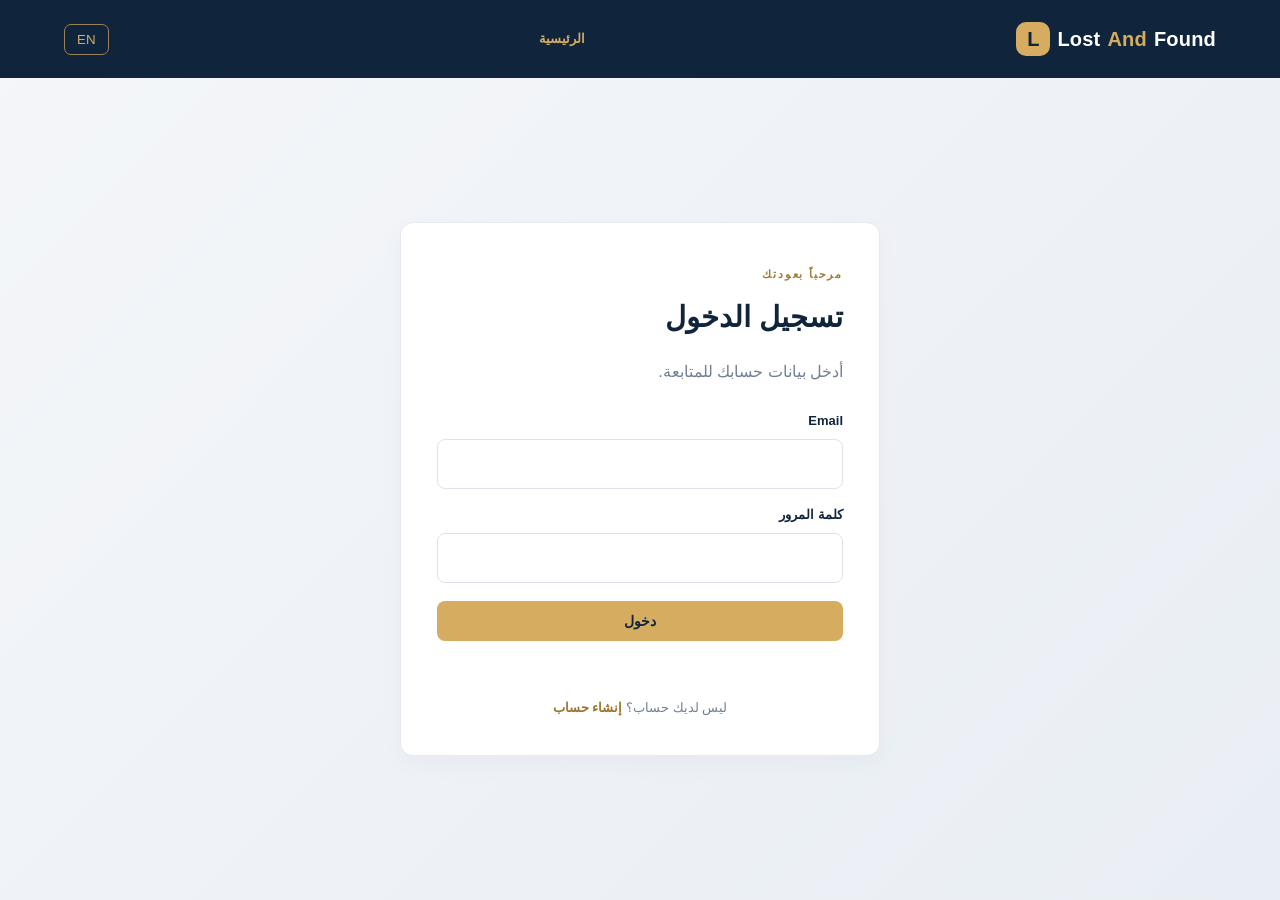
==== dashboard.html @ 196caad4 "Add files via upload" ====
<!DOCTYPE html><html lang="ar" dir="rtl"><head><meta charset="UTF-8"><meta name="viewport" content="width=device-width, initial-scale=1"><title>لوحة المستخدم | LostAndFound</title><link rel="stylesheet" href="style.css"></head><body><header class="topbar"><a class="brand" href="index.html"><span class="brand-mark">L</span> Lost<span>And</span>Found</a><nav><a href="index.html" data-ar="الرئيسية" data-en="Home">الرئيسية</a><a href="report.html" data-ar="إضافة بلاغ" data-en="New report">إضافة بلاغ</a></nav><div class="top-actions"><button class="lang" id="langBtn">EN</button><button id="logoutBtn" class="btn btn-small btn-outline" data-ar="تسجيل الخروج" data-en="Log out">تسجيل الخروج</button></div></header><main class="dashboard"><div class="welcome-row"><div><span class="eyebrow" data-ar="مساحتك الشخصية" data-en="YOUR SPACE">مساحتك الشخصية</span><h1><span data-ar="مرحباً، " data-en="Welcome, ">مرحباً، </span><span id="userName">...</span></h1></div><a class="btn btn-gold" href="report.html" data-ar="+ إضافة بلاغ" data-en="+ New report">+ إضافة بلاغ</a></div><section class="section"><div class="section-heading"><h2 data-ar="بلاغاتي" data-en="My reports">بلاغاتي</h2></div><div id="myItems" class="items-grid"></div></section><section class="section"><div class="section-heading"><h2 data-ar="طلبات استرجاع أغراضي" data-en="Requests for my items">طلبات استرجاع أغراضي</h2></div><div id="incomingClaims" class="claims-list"></div></section><section class="section"><div class="section-heading"><h2 data-ar="طلباتي" data-en="My requests">طلباتي</h2></div><div id="myClaims" class="claims-list"></div></section></main><script src="app.js"></script><script>loadDashboard();document.getElementById("logoutBtn").addEventListener("click",logout);</script></body></html>
---- style.css ----
:root{--navy:#10243b;--navy2:#183653;--gold:#d6ad60;--gold-light:#f3e6c8;--ink:#24364a;--muted:#718096;--paper:#f5f7fa;--white:#fff;--line:#e5eaf0;--green:#238568;--red:#b94a48}*{box-sizing:border-box}body{margin:0;background:var(--paper);color:var(--ink);font-family:Tahoma,Arial,sans-serif;line-height:1.7}a{color:inherit;text-decoration:none}.topbar{height:78px;background:var(--navy);color:#fff;display:flex;align-items:center;justify-content:space-between;padding:0 max(5%,calc((100% - 1180px)/2));gap:22px}.brand{font-size:20px;font-weight:800;letter-spacing:.2px;display:flex;align-items:center;gap:7px;direction:ltr}.brand>span:not(.brand-mark){color:var(--gold)}.brand-mark{display:grid;place-items:center;width:34px;height:34px;background:var(--gold);color:var(--navy);border-radius:10px;font-weight:900}.topbar nav,.top-actions{display:flex;align-items:center;gap:24px}.topbar nav a{font-size:14px;color:#e4ebf2}.topbar nav a:hover,.text-link{color:var(--gold)}.nav-cta{border:1px solid #8c744a;border-radius:8px;padding:8px 13px}.lang{background:transparent;color:var(--gold);border:1px solid #9b8358;border-radius:7px;padding:7px 12px;cursor:pointer}.hero{max-width:1180px;margin:55px auto 35px;padding:40px 28px;display:grid;grid-template-columns:1.15fr .85fr;align-items:center;gap:45px;min-height:390px}.eyebrow{font-size:11px;letter-spacing:1.8px;color:#a17a35;font-weight:800}.hero h1{font-size:clamp(38px,5vw,60px);line-height:1.25;color:var(--navy);margin:13px 0 18px;max-width:620px}.hero-copy>p{font-size:17px;color:var(--muted);max-width:580px}.hero-actions{display:flex;gap:12px;margin-top:28px;flex-wrap:wrap}.btn{display:inline-flex;align-items:center;justify-content:center;border:0;border-radius:8px;padding:12px 21px;font-weight:700;font-size:14px;cursor:pointer;transition:.2s}.btn-gold{background:var(--gold);color:var(--navy)}.btn-gold:hover{background:#e4c27e;transform:translateY(-1px)}.btn-outline{border:1px solid #a9b4c0;color:var(--navy);background:transparent}.topbar .btn-outline{color:#fff;border-color:#8292a2}.btn-small{padding:7px 12px}.btn-full{width:100%;margin-top:18px}.hero-art{height:310px;position:relative;display:grid;place-items:center}.orbit{position:absolute;border:1px solid #d9c79f;border-radius:50%;transform:rotate(-24deg)}.orbit-one{width:260px;height:180px}.orbit-two{width:340px;height:240px}.hero-symbol{width:155px;height:155px;border-radius:42px;background:var(--navy);color:var(--gold);font-size:110px;line-height:130px;text-align:center;box-shadow:0 25px 55px #10243b30;transform:rotate(-8deg)}.floating-card{position:absolute;bottom:12px;right:3%;background:#fff;border:1px solid var(--line);padding:13px 17px;border-radius:10px;box-shadow:0 10px 30px #10243b12;font-size:13px}.dot{display:inline-block;width:8px;height:8px;background:var(--green);border-radius:50%;margin-inline-end:8px}.stats{max-width:1120px;margin:0 auto 55px;display:grid;grid-template-columns:repeat(3,1fr);background:#fff;border:1px solid var(--line);border-radius:13px;padding:22px 30px}.stats div{display:flex;align-items:center;gap:13px;justify-content:center;border-inline-end:1px solid var(--line)}.stats div:last-child{border:0}.stats strong{font-size:23px;color:var(--gold)}.stats span{font-size:13px;color:var(--muted)}.section{max-width:1120px;margin:65px auto;padding:0 18px}.section-heading{display:flex;align-items:center;justify-content:space-between;margin-bottom:22px}.section-heading h2{font-size:25px;color:var(--navy);margin:4px 0}.text-link{font-size:13px;font-weight:700}.items-grid{display:grid;grid-template-columns:repeat(3,1fr);gap:17px}.item-card,.auth-card,.form-card{background:#fff;border:1px solid var(--line);border-radius:13px;padding:22px;box-shadow:0 8px 24px #10243b08}.item-card h3{margin:8px 0;color:var(--navy)}.item-card p{color:var(--muted);font-size:13px}.item-meta{display:flex;gap:12px;flex-wrap:wrap;color:var(--muted);font-size:12px}.tag{display:inline-block;padding:4px 9px;border-radius:20px;background:var(--gold-light);color:#78591e;font-size:11px;font-weight:700}.tag.lost{background:#fbe9e7;color:#a4423e}.item-image{width:100%;height:145px;object-fit:cover;border-radius:9px;background:#edf1f5}.muted{color:var(--muted)}footer{border-top:1px solid var(--line);padding:25px 5%;display:flex;justify-content:space-between;color:var(--muted);font-size:12px}.auth-page{min-height:100vh;background:linear-gradient(135deg,#f4f6f9,#e9eef4)}.auth-wrap{min-height:calc(100vh - 78px);display:grid;place-items:center;padding:35px 16px}.auth-card,.form-card{width:min(100%,480px);padding:36px}.auth-card h1,.form-card h1{color:var(--navy);font-size:29px;margin:7px 0}.auth-card form,.form-card form{margin-top:25px}.auth-switch{text-align:center;font-size:13px;color:var(--muted);margin:23px 0 0}.auth-switch a{color:#9b742f;font-weight:700}label{display:block;font-size:13px;font-weight:700;color:var(--navy);margin:15px 0 7px}input,select,textarea{width:100%;padding:12px 13px;border:1px solid #dce3ea;border-radius:8px;background:#fff;font:inherit;font-size:14px;color:var(--ink);outline:none}input:focus,select:focus,textarea:focus{border-color:#b99552;box-shadow:0 0 0 3px #d6ad6020}textarea{resize:vertical}.form-message{font-size:13px;min-height:20px;color:var(--red)}.form-message.success{color:var(--green)}.form-wrap{max-width:720px;margin:45px auto;padding:0 16px}.form-card{width:100%}.dashboard{max-width:1120px;margin:45px auto;padding:0 18px}.welcome-row{display:flex;justify-content:space-between;align-items:center;gap:15px}.welcome-row h1{color:var(--navy);margin:4px 0}.claims-list{display:grid;gap:12px}.claim-row{background:#fff;border:1px solid var(--line);border-radius:10px;padding:16px 18px;display:flex;justify-content:space-between;align-items:center;gap:15px}.claim-row p{margin:4px 0;color:var(--muted);font-size:13px}.claim-actions{display:flex;gap:8px;flex-wrap:wrap}.empty{background:#fff;border:1px dashed #ccd5df;border-radius:10px;padding:24px;text-align:center;color:var(--muted);font-size:13px}.status-select{width:auto;padding:7px;font-size:12px}.rtl{direction:rtl}@media(max-width:800px){.hero{grid-template-columns:1fr;margin-top:20px;padding:25px 20px}.hero-art{height:240px}.items-grid{grid-template-columns:repeat(2,1fr)}.stats{margin:0 15px 35px;padding:18px 8px}.stats div{gap:6px;flex-direction:column;text-align:center}.topbar{padding:0 16px}.topbar nav{gap:10px}.topbar nav a{font-size:12px}}@media(max-width:560px){.topbar{height:auto;min-height:70px;flex-wrap:wrap;padding:13px 15px}.topbar nav{order:3;width:100%;justify-content:center}.items-grid{grid-template-columns:1fr}.auth-card,.form-card{padding:25px 19px}.section{margin:40px auto}.claim-row,.welcome-row{align-items:flex-start;flex-direction:column}footer{gap:8px;flex-direction:column}.hero h1{font-size:38px}}
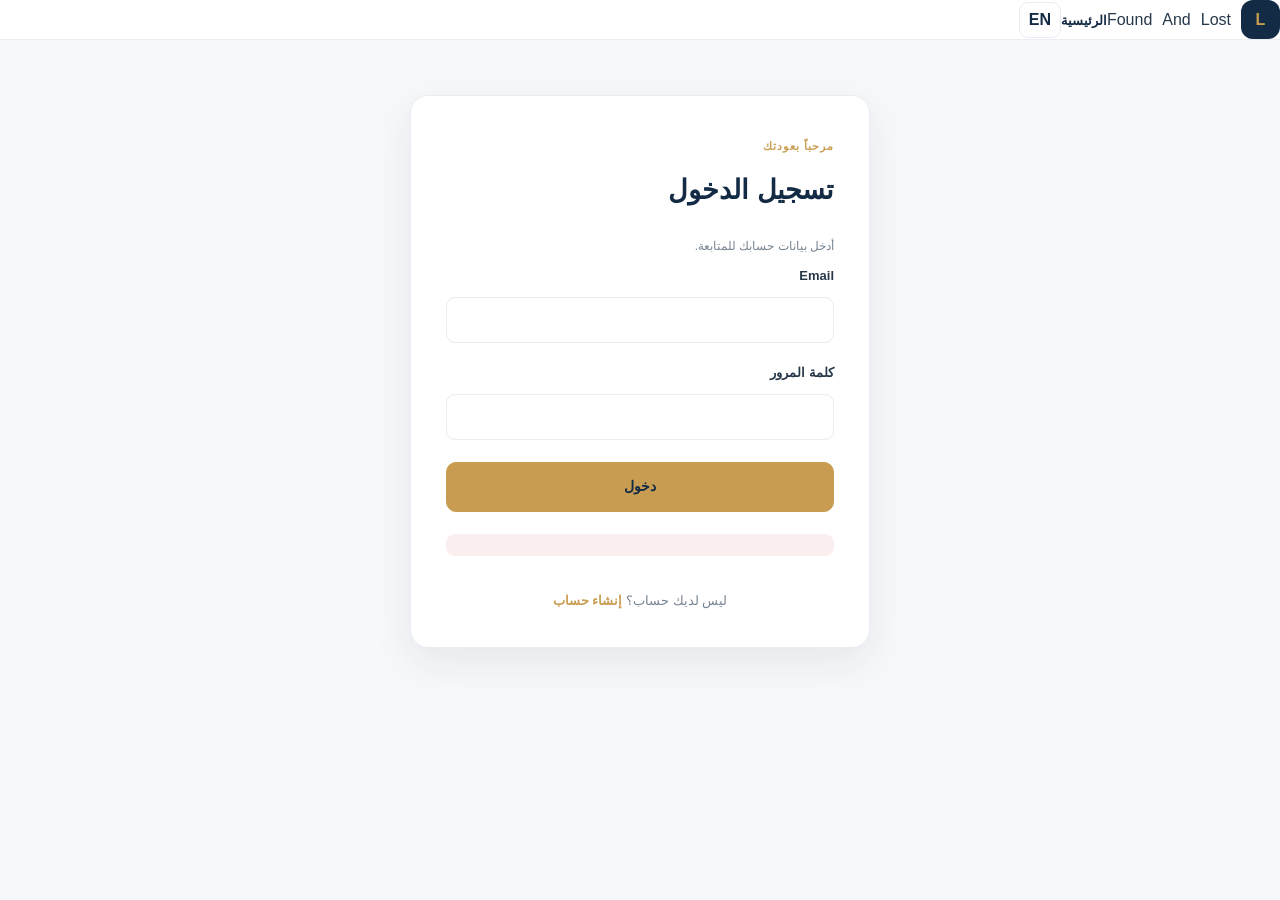
==== commit 2f9c510e: "Improve user dashboard design" ====
--- a/dashboard.html
+++ b/dashboard.html
@@ -1 +1,216 @@
-<!DOCTYPE html><html lang="ar" dir="rtl"><head><meta charset="UTF-8"><meta name="viewport" content="width=device-width, initial-scale=1"><title>لوحة المستخدم | LostAndFound</title><link rel="stylesheet" href="style.css"></head><body><header class="topbar"><a class="brand" href="index.html"><span class="brand-mark">L</span> Lost<span>And</span>Found</a><nav><a href="index.html" data-ar="الرئيسية" data-en="Home">الرئيسية</a><a href="report.html" data-ar="إضافة بلاغ" data-en="New report">إضافة بلاغ</a></nav><div class="top-actions"><button class="lang" id="langBtn">EN</button><button id="logoutBtn" class="btn btn-small btn-outline" data-ar="تسجيل الخروج" data-en="Log out">تسجيل الخروج</button></div></header><main class="dashboard"><div class="welcome-row"><div><span class="eyebrow" data-ar="مساحتك الشخصية" data-en="YOUR SPACE">مساحتك الشخصية</span><h1><span data-ar="مرحباً، " data-en="Welcome, ">مرحباً، </span><span id="userName">...</span></h1></div><a class="btn btn-gold" href="report.html" data-ar="+ إضافة بلاغ" data-en="+ New report">+ إضافة بلاغ</a></div><section class="section"><div class="section-heading"><h2 data-ar="بلاغاتي" data-en="My reports">بلاغاتي</h2></div><div id="myItems" class="items-grid"></div></section><section class="section"><div class="section-heading"><h2 data-ar="طلبات استرجاع أغراضي" data-en="Requests for my items">طلبات استرجاع أغراضي</h2></div><div id="incomingClaims" class="claims-list"></div></section><section class="section"><div class="section-heading"><h2 data-ar="طلباتي" data-en="My requests">طلباتي</h2></div><div id="myClaims" class="claims-list"></div></section></main><script src="app.js"></script><script>loadDashboard();document.getElementById("logoutBtn").addEventListener("click",logout);</script></body></html>+
+<!DOCTYPE html>
+<html lang="ar" dir="rtl">
+
+<head>
+  <meta charset="UTF-8">
+  <meta name="viewport" content="width=device-width, initial-scale=1">
+
+  <title>لوحة المستخدم | LostAndFound</title>
+
+  <link rel="stylesheet" href="style.css">
+</head>
+
+<body>
+
+  <!-- Header -->
+  <header class="topbar">
+
+    <a class="brand" href="index.html">
+      <span class="brand-mark">L</span>
+      Lost<span>And</span>Found
+    </a>
+
+    <nav>
+      <a href="index.html"
+         data-ar="الرئيسية"
+         data-en="Home">الرئيسية</a>
+
+      <a href="report.html"
+         data-ar="إضافة بلاغ"
+         data-en="New report">إضافة بلاغ</a>
+    </nav>
+
+    <div class="top-actions">
+
+      <button class="lang" id="langBtn" type="button">
+        EN
+      </button>
+
+      <button
+        id="logoutBtn"
+        class="btn btn-small btn-outline"
+        type="button"
+        data-ar="تسجيل الخروج"
+        data-en="Log out">
+        تسجيل الخروج
+      </button>
+
+    </div>
+
+  </header>
+
+  <!-- Main Dashboard -->
+  <main class="dashboard">
+
+    <!-- Welcome Section -->
+    <section class="welcome-row">
+
+      <div>
+        <span class="eyebrow"
+              data-ar="مساحتك الشخصية"
+              data-en="YOUR PERSONAL SPACE">
+          مساحتك الشخصية
+        </span>
+
+        <h1>
+          <span data-ar="مرحباً، " data-en="Welcome, ">
+            مرحباً،
+          </span>
+
+          <span id="userName">...</span>
+        </h1>
+
+        <p class="muted"
+           data-ar="تابع بلاغاتك وطلبات استرجاع أغراضك من مكان واحد."
+           data-en="Manage your reports and return requests in one place.">
+          تابع بلاغاتك وطلبات استرجاع أغراضك من مكان واحد.
+        </p>
+      </div>
+
+      <a class="btn btn-gold"
+         href="report.html"
+         data-ar="+ إضافة بلاغ جديد"
+         data-en="+ Create New Report">
+        + إضافة بلاغ جديد
+      </a>
+
+    </section>
+
+    <!-- My Reports -->
+    <section class="section" id="myReportsSection">
+
+      <div class="section-heading">
+
+        <div>
+          <h2 data-ar="بلاغاتي" data-en="My Reports">
+            بلاغاتي
+          </h2>
+
+          <p class="muted"
+             data-ar="جميع الأغراض التي أبلغت عن فقدانها أو العثور عليها."
+             data-en="All items you have reported as lost or found.">
+            جميع الأغراض التي أبلغت عن فقدانها أو العثور عليها.
+          </p>
+        </div>
+
+        <a href="report.html"
+           class="btn btn-outline btn-small"
+           data-ar="+ بلاغ جديد"
+           data-en="+ New Report">
+          + بلاغ جديد
+        </a>
+
+      </div>
+
+      <div id="myItems" class="items-grid">
+
+        <div class="loading-state"
+             data-ar="جارٍ تحميل بلاغاتك..."
+             data-en="Loading your reports...">
+          جارٍ تحميل بلاغاتك...
+        </div>
+
+      </div>
+
+    </section>
+
+    <!-- Incoming Claims -->
+    <section class="section" id="incomingClaimsSection">
+
+      <div class="section-heading">
+
+        <div>
+          <h2 data-ar="طلبات استرجاع أغراضي"
+              data-en="Requests for My Items">
+            طلبات استرجاع أغراضي
+          </h2>
+
+          <p class="muted"
+             data-ar="الطلبات التي أرسلها أشخاص للمطالبة بأغراضك."
+             data-en="Requests submitted by people claiming your items.">
+            الطلبات التي أرسلها أشخاص للمطالبة بأغراضك.
+          </p>
+        </div>
+
+      </div>
+
+      <div id="incomingClaims" class="claims-list">
+
+        <div class="loading-state"
+             data-ar="جارٍ تحميل الطلبات..."
+             data-en="Loading requests...">
+          جارٍ تحميل الطلبات...
+        </div>
+
+      </div>
+
+    </section>
+
+    <!-- My Claims -->
+    <section class="section" id="myClaimsSection">
+
+      <div class="section-heading">
+
+        <div>
+          <h2 data-ar="طلباتي" data-en="My Requests">
+            طلباتي
+          </h2>
+
+          <p class="muted"
+             data-ar="تابع حالة طلبات الاسترجاع التي أرسلتها."
+             data-en="Track the status of your submitted return requests.">
+            تابع حالة طلبات الاسترجاع التي أرسلتها.
+          </p>
+        </div>
+
+      </div>
+
+      <div id="myClaims" class="claims-list">
+
+        <div class="loading-state"
+             data-ar="جارٍ تحميل طلباتك..."
+             data-en="Loading your requests...">
+          جارٍ تحميل طلباتك...
+        </div>
+
+      </div>
+
+    </section>
+
+  </main>
+
+  <!-- Footer -->
+  <footer class="footer">
+
+    <p data-ar="منصة المفقودات والموجودات"
+       data-en="Lost and Found Platform">
+      منصة المفقودات والموجودات
+    </p>
+
+    <p>LostAndFound © 2026</p>
+
+  </footer>
+
+  <!-- JavaScript -->
+  <script src="app.js"></script>
+
+  <script>
+    loadDashboard();
+
+    document.getElementById("logoutBtn")
+      .addEventListener("click", logout);
+  </script>
+
+</body>
+</html>
--- a/style.css
+++ b/style.css
@@ -1 +1,1478 @@
-:root{--navy:#10243b;--navy2:#183653;--gold:#d6ad60;--gold-light:#f3e6c8;--ink:#24364a;--muted:#718096;--paper:#f5f7fa;--white:#fff;--line:#e5eaf0;--green:#238568;--red:#b94a48}*{box-sizing:border-box}body{margin:0;background:var(--paper);color:var(--ink);font-family:Tahoma,Arial,sans-serif;line-height:1.7}a{color:inherit;text-decoration:none}.topbar{height:78px;background:var(--navy);color:#fff;display:flex;align-items:center;justify-content:space-between;padding:0 max(5%,calc((100% - 1180px)/2));gap:22px}.brand{font-size:20px;font-weight:800;letter-spacing:.2px;display:flex;align-items:center;gap:7px;direction:ltr}.brand>span:not(.brand-mark){color:var(--gold)}.brand-mark{display:grid;place-items:center;width:34px;height:34px;background:var(--gold);color:var(--navy);border-radius:10px;font-weight:900}.topbar nav,.top-actions{display:flex;align-items:center;gap:24px}.topbar nav a{font-size:14px;color:#e4ebf2}.topbar nav a:hover,.text-link{color:var(--gold)}.nav-cta{border:1px solid #8c744a;border-radius:8px;padding:8px 13px}.lang{background:transparent;color:var(--gold);border:1px solid #9b8358;border-radius:7px;padding:7px 12px;cursor:pointer}.hero{max-width:1180px;margin:55px auto 35px;padding:40px 28px;display:grid;grid-template-columns:1.15fr .85fr;align-items:center;gap:45px;min-height:390px}.eyebrow{font-size:11px;letter-spacing:1.8px;color:#a17a35;font-weight:800}.hero h1{font-size:clamp(38px,5vw,60px);line-height:1.25;color:var(--navy);margin:13px 0 18px;max-width:620px}.hero-copy>p{font-size:17px;color:var(--muted);max-width:580px}.hero-actions{display:flex;gap:12px;margin-top:28px;flex-wrap:wrap}.btn{display:inline-flex;align-items:center;justify-content:center;border:0;border-radius:8px;padding:12px 21px;font-weight:700;font-size:14px;cursor:pointer;transition:.2s}.btn-gold{background:var(--gold);color:var(--navy)}.btn-gold:hover{background:#e4c27e;transform:translateY(-1px)}.btn-outline{border:1px solid #a9b4c0;color:var(--navy);background:transparent}.topbar .btn-outline{color:#fff;border-color:#8292a2}.btn-small{padding:7px 12px}.btn-full{width:100%;margin-top:18px}.hero-art{height:310px;position:relative;display:grid;place-items:center}.orbit{position:absolute;border:1px solid #d9c79f;border-radius:50%;transform:rotate(-24deg)}.orbit-one{width:260px;height:180px}.orbit-two{width:340px;height:240px}.hero-symbol{width:155px;height:155px;border-radius:42px;background:var(--navy);color:var(--gold);font-size:110px;line-height:130px;text-align:center;box-shadow:0 25px 55px #10243b30;transform:rotate(-8deg)}.floating-card{position:absolute;bottom:12px;right:3%;background:#fff;border:1px solid var(--line);padding:13px 17px;border-radius:10px;box-shadow:0 10px 30px #10243b12;font-size:13px}.dot{display:inline-block;width:8px;height:8px;background:var(--green);border-radius:50%;margin-inline-end:8px}.stats{max-width:1120px;margin:0 auto 55px;display:grid;grid-template-columns:repeat(3,1fr);background:#fff;border:1px solid var(--line);border-radius:13px;padding:22px 30px}.stats div{display:flex;align-items:center;gap:13px;justify-content:center;border-inline-end:1px solid var(--line)}.stats div:last-child{border:0}.stats strong{font-size:23px;color:var(--gold)}.stats span{font-size:13px;color:var(--muted)}.section{max-width:1120px;margin:65px auto;padding:0 18px}.section-heading{display:flex;align-items:center;justify-content:space-between;margin-bottom:22px}.section-heading h2{font-size:25px;color:var(--navy);margin:4px 0}.text-link{font-size:13px;font-weight:700}.items-grid{display:grid;grid-template-columns:repeat(3,1fr);gap:17px}.item-card,.auth-card,.form-card{background:#fff;border:1px solid var(--line);border-radius:13px;padding:22px;box-shadow:0 8px 24px #10243b08}.item-card h3{margin:8px 0;color:var(--navy)}.item-card p{color:var(--muted);font-size:13px}.item-meta{display:flex;gap:12px;flex-wrap:wrap;color:var(--muted);font-size:12px}.tag{display:inline-block;padding:4px 9px;border-radius:20px;background:var(--gold-light);color:#78591e;font-size:11px;font-weight:700}.tag.lost{background:#fbe9e7;color:#a4423e}.item-image{width:100%;height:145px;object-fit:cover;border-radius:9px;background:#edf1f5}.muted{color:var(--muted)}footer{border-top:1px solid var(--line);padding:25px 5%;display:flex;justify-content:space-between;color:var(--muted);font-size:12px}.auth-page{min-height:100vh;background:linear-gradient(135deg,#f4f6f9,#e9eef4)}.auth-wrap{min-height:calc(100vh - 78px);display:grid;place-items:center;padding:35px 16px}.auth-card,.form-card{width:min(100%,480px);padding:36px}.auth-card h1,.form-card h1{color:var(--navy);font-size:29px;margin:7px 0}.auth-card form,.form-card form{margin-top:25px}.auth-switch{text-align:center;font-size:13px;color:var(--muted);margin:23px 0 0}.auth-switch a{color:#9b742f;font-weight:700}label{display:block;font-size:13px;font-weight:700;color:var(--navy);margin:15px 0 7px}input,select,textarea{width:100%;padding:12px 13px;border:1px solid #dce3ea;border-radius:8px;background:#fff;font:inherit;font-size:14px;color:var(--ink);outline:none}input:focus,select:focus,textarea:focus{border-color:#b99552;box-shadow:0 0 0 3px #d6ad6020}textarea{resize:vertical}.form-message{font-size:13px;min-height:20px;color:var(--red)}.form-message.success{color:var(--green)}.form-wrap{max-width:720px;margin:45px auto;padding:0 16px}.form-card{width:100%}.dashboard{max-width:1120px;margin:45px auto;padding:0 18px}.welcome-row{display:flex;justify-content:space-between;align-items:center;gap:15px}.welcome-row h1{color:var(--navy);margin:4px 0}.claims-list{display:grid;gap:12px}.claim-row{background:#fff;border:1px solid var(--line);border-radius:10px;padding:16px 18px;display:flex;justify-content:space-between;align-items:center;gap:15px}.claim-row p{margin:4px 0;color:var(--muted);font-size:13px}.claim-actions{display:flex;gap:8px;flex-wrap:wrap}.empty{background:#fff;border:1px dashed #ccd5df;border-radius:10px;padding:24px;text-align:center;color:var(--muted);font-size:13px}.status-select{width:auto;padding:7px;font-size:12px}.rtl{direction:rtl}@media(max-width:800px){.hero{grid-template-columns:1fr;margin-top:20px;padding:25px 20px}.hero-art{height:240px}.items-grid{grid-template-columns:repeat(2,1fr)}.stats{margin:0 15px 35px;padding:18px 8px}.stats div{gap:6px;flex-direction:column;text-align:center}.topbar{padding:0 16px}.topbar nav{gap:10px}.topbar nav a{font-size:12px}}@media(max-width:560px){.topbar{height:auto;min-height:70px;flex-wrap:wrap;padding:13px 15px}.topbar nav{order:3;width:100%;justify-content:center}.items-grid{grid-template-columns:1fr}.auth-card,.form-card{padding:25px 19px}.section{margin:40px auto}.claim-row,.welcome-row{align-items:flex-start;flex-direction:column}footer{gap:8px;flex-direction:column}.hero h1{font-size:38px}}+
+/* ========================================
+   LOST & FOUND - MAIN DESIGN
+   ======================================== */
+
+:root {
+  --navy: #142b45;
+  --navy-light: #203e5e;
+  --blue: #315b7d;
+  --gold: #c99d51;
+  --gold-light: #f4ead7;
+  --paper: #f7f8fa;
+  --white: #ffffff;
+  --ink: #26384a;
+  --muted: #788594;
+  --line: #e8edf1;
+  --green: #26836b;
+  --red: #bd6262;
+  --shadow: 0 14px 40px rgba(20, 43, 69, 0.08);
+  --radius: 18px;
+}
+
+* {
+  box-sizing: border-box;
+  margin: 0;
+  padding: 0;
+}
+
+html {
+  scroll-behavior: smooth;
+  scroll-padding-top: 90px;
+}
+
+body {
+  font-family: "Segoe UI", Tahoma, Arial, sans-serif;
+  background: var(--white);
+  color: var(--ink);
+  line-height: 1.7;
+  overflow-x: hidden;
+}
+
+button,
+input {
+  font: inherit;
+}
+
+button,
+a {
+  -webkit-tap-highlight-color: transparent;
+}
+
+a {
+  color: inherit;
+  text-decoration: none;
+}
+
+button {
+  cursor: pointer;
+}
+
+.container {
+  width: min(1160px, calc(100% - 48px));
+  margin-inline: auto;
+}
+
+/* ========================================
+   NAVIGATION
+   ======================================== */
+
+.topbar {
+  position: sticky;
+  top: 0;
+  z-index: 100;
+  background: rgba(255, 255, 255, 0.94);
+  backdrop-filter: blur(16px);
+  border-bottom: 1px solid rgba(232, 237, 241, 0.9);
+}
+
+.nav-container {
+  min-height: 78px;
+  display: flex;
+  align-items: center;
+  justify-content: space-between;
+  gap: 25px;
+}
+
+.brand {
+  display: inline-flex;
+  align-items: center;
+  gap: 10px;
+  flex-shrink: 0;
+}
+
+.brand-icon {
+  width: 39px;
+  height: 39px;
+  display: grid;
+  place-items: center;
+  border-radius: 12px;
+  background: var(--navy);
+  color: var(--gold);
+  font-size: 21px;
+  font-weight: 800;
+}
+
+.brand-name {
+  color: var(--navy);
+  font-size: 22px;
+  font-weight: 800;
+  letter-spacing: -0.5px;
+}
+
+.brand-name span {
+  color: var(--gold);
+}
+
+.nav-links,
+.nav-actions {
+  display: flex;
+  align-items: center;
+  gap: 25px;
+}
+
+.nav-links a,
+.login-link {
+  color: #586778;
+  font-size: 14px;
+  font-weight: 600;
+  transition: color 0.2s ease;
+}
+
+.nav-links a:hover,
+.login-link:hover {
+  color: var(--gold);
+}
+
+.nav-actions {
+  gap: 16px;
+}
+
+.language-btn {
+  border: 1px solid var(--line);
+  background: var(--white);
+  color: var(--navy);
+  border-radius: 9px;
+  min-width: 42px;
+  height: 36px;
+  font-weight: 700;
+  font-size: 12px;
+}
+
+.nav-register {
+  display: inline-flex;
+  align-items: center;
+  justify-content: center;
+  background: var(--navy);
+  color: var(--white);
+  padding: 10px 18px;
+  border-radius: 9px;
+  font-size: 13px;
+  font-weight: 700;
+  transition: background 0.2s, transform 0.2s;
+}
+
+.nav-register:hover {
+  background: var(--blue);
+  transform: translateY(-2px);
+}
+
+/* ========================================
+   HERO
+   ======================================== */
+
+.hero {
+  position: relative;
+  overflow: hidden;
+  background:
+    radial-gradient(circle at 85% 20%, rgba(201, 157, 81, 0.10), transparent 28%),
+    linear-gradient(135deg, #f8fafc 0%, #ffffff 55%, #f7f8fa 100%);
+  padding: 85px 0 95px;
+}
+
+.hero-layout {
+  display: grid;
+  grid-template-columns: 1.05fr 0.95fr;
+  align-items: center;
+  gap: 65px;
+}
+
+.hero-copy {
+  position: relative;
+  z-index: 2;
+}
+
+.hero-label {
+  display: inline-flex;
+  align-items: center;
+  gap: 9px;
+  padding: 7px 14px;
+  background: var(--gold-light);
+  color: #85642d;
+  border-radius: 30px;
+  font-size: 13px;
+  font-weight: 700;
+  margin-bottom: 24px;
+}
+
+.label-dot {
+  width: 7px;
+  height: 7px;
+  background: var(--gold);
+  border-radius: 50%;
+}
+
+.hero h1 {
+  color: var(--navy);
+  font-size: clamp(42px, 5vw, 66px);
+  line-height: 1.25;
+  letter-spacing: -1.5px;
+  font-weight: 850;
+  margin-bottom: 20px;
+}
+
+.hero-highlight {
+  display: block;
+  color: var(--gold);
+}
+
+.hero-description {
+  color: var(--muted);
+  font-size: 17px;
+  max-width: 530px;
+  line-height: 2;
+  margin-bottom: 30px;
+}
+
+.hero-buttons {
+  display: flex;
+  flex-wrap: wrap;
+  align-items: center;
+  gap: 13px;
+}
+
+.btn {
+  display: inline-flex;
+  align-items: center;
+  justify-content: center;
+  gap: 13px;
+  min-height: 48px;
+  padding: 12px 22px;
+  border-radius: 10px;
+  font-size: 14px;
+  font-weight: 750;
+  border: 1px solid transparent;
+  transition: all 0.2s ease;
+}
+
+.btn-primary {
+  background: var(--navy);
+  color: var(--white);
+  box-shadow: 0 8px 20px rgba(20, 43, 69, 0.15);
+}
+
+.btn-primary:hover {
+  background: var(--blue);
+  transform: translateY(-3px);
+}
+
+.arrow {
+  color: var(--gold);
+  font-size: 19px;
+}
+
+.btn-secondary {
+  background: var(--white);
+  color: var(--navy);
+  border-color: var(--line);
+}
+
+.btn-secondary:hover {
+  border-color: var(--gold);
+  color: var(--gold);
+}
+
+.hero-note {
+  display: flex;
+  align-items: center;
+  gap: 9px;
+  color: var(--muted);
+  font-size: 12px;
+  margin-top: 25px;
+}
+
+.note-icon {
+  display: grid;
+  place-items: center;
+  width: 20px;
+  height: 20px;
+  border-radius: 50%;
+  background: #e5f2ed;
+  color: var(--green);
+  font-size: 12px;
+  font-weight: 800;
+}
+
+/* ========================================
+   HERO ILLUSTRATION
+   ======================================== */
+
+.hero-art {
+  position: relative;
+  min-height: 390px;
+  display: flex;
+  align-items: center;
+  justify-content: center;
+}
+
+.art-circle {
+  position: absolute;
+  border-radius: 50%;
+  border: 1px solid rgba(201, 157, 81, 0.25);
+}
+
+.art-circle-one {
+  width: 350px;
+  height: 350px;
+  background: rgba(244, 234, 215, 0.45);
+}
+
+.art-circle-two {
+  width: 285px;
+  height: 285px;
+  border: 1px dashed rgba(20, 43, 69, 0.18);
+}
+
+.art-main-card {
+  position: relative;
+  z-index: 2;
+  width: 265px;
+  min-height: 280px;
+  padding: 20px;
+  background: var(--white);
+  border: 1px solid rgba(232, 237, 241, 0.9);
+  border-radius: 22px;
+  box-shadow: 0 25px 65px rgba(20, 43, 69, 0.13);
+  transform: rotate(-4deg);
+}
+
+.art-card-top,
+.art-card-bottom {
+  display: flex;
+  align-items: center;
+  justify-content: space-between;
+}
+
+.art-card-label {
+  font-size: 10px;
+  font-weight: 850;
+  letter-spacing: 2px;
+  color: var(--muted);
+}
+
+.art-card-dot {
+  width: 8px;
+  height: 8px;
+  background: var(--green);
+  border-radius: 50%;
+  box-shadow: 0 0 0 5px #e5f2ed;
+}
+
+.art-object {
+  height: 175px;
+  display: flex;
+  flex-direction: column;
+  align-items: center;
+  justify-content: center;
+}
+
+.object-handle {
+  width: 75px;
+  height: 35px;
+  border: 9px solid var(--gold);
+  border-bottom: 0;
+  border-radius: 18px 18px 0 0;
+}
+
+.object-body {
+  width: 120px;
+  height: 100px;
+  border-radius: 16px;
+  background: linear-gradient(145deg, #254969, #142b45);
+  display: flex;
+  flex-direction: column;
+  align-items: center;
+  justify-content: center;
+  gap: 15px;
+  box-shadow: 0 12px 25px rgba(20, 43, 69, 0.22);
+}
+
+.object-line {
+  width: 55px;
+  height: 3px;
+  background: rgba(255, 255, 255, 0.35);
+  border-radius: 5px;
+}
+
+.object-lock {
+  width: 13px;
+  height: 13px;
+  border-radius: 50%;
+  background: var(--gold);
+}
+
+.art-card-bottom {
+  border-top: 1px solid var(--line);
+  padding-top: 13px;
+  color: var(--navy);
+  font-size: 12px;
+  font-weight: 700;
+}
+
+.art-check {
+  color: var(--green);
+  background: #e5f2ed;
+  width: 24px;
+  height: 24px;
+  display: grid;
+  place-items: center;
+  border-radius: 50%;
+}
+
+.floating-card {
+  position: absolute;
+  z-index: 3;
+  display: flex;
+  align-items: center;
+  gap: 10px;
+  padding: 12px 16px;
+  border-radius: 12px;
+  background: var(--white);
+  box-shadow: var(--shadow);
+  color: var(--navy);
+  font-size: 12px;
+  font-weight: 750;
+}
+
+.floating-card-top {
+  top: 55px;
+  right: 0;
+}
+
+.floating-card-bottom {
+  bottom: 45px;
+  left: 0;
+}
+
+.floating-icon {
+  width: 27px;
+  height: 27px;
+  display: grid;
+  place-items: center;
+  background: var(--gold-light);
+  color: #9b7134;
+  border-radius: 8px;
+  font-size: 19px;
+}
+
+.success-icon {
+  background: #e5f2ed;
+  color: var(--green);
+}
+
+.art-spark {
+  position: absolute;
+  color: var(--gold);
+  font-size: 26px;
+}
+
+.spark-one {
+  top: 40px;
+  left: 55px;
+}
+
+.spark-two {
+  bottom: 50px;
+  right: 45px;
+  font-size: 35px;
+}
+
+.spark-three {
+  top: 145px;
+  right: 15px;
+  font-size: 17px;
+}
+
+/* ========================================
+   SECTION HEADINGS
+   ======================================== */
+
+.section-heading {
+  margin-bottom: 30px;
+}
+
+.section-kicker {
+  display: inline-block;
+  color: var(--gold);
+  font-size: 11px;
+  font-weight: 850;
+  letter-spacing: 1.5px;
+  margin-bottom: 8px;
+}
+
+.section-heading h2 {
+  color: var(--navy);
+  font-size: 30px;
+  line-height: 1.4;
+  font-weight: 800;
+  margin-bottom: 8px;
+}
+
+.section-heading p {
+  color: var(--muted);
+  font-size: 14px;
+}
+
+/* ========================================
+   STEPS
+   ======================================== */
+
+.steps-section {
+  padding: 75px 0 85px;
+  background: var(--white);
+}
+
+.steps-heading {
+  text-align: center;
+  margin-bottom: 38px;
+}
+
+.steps-grid {
+  display: grid;
+  grid-template-columns: repeat(3, 1fr);
+  gap: 20px;
+}
+
+.step-card {
+  position: relative;
+  overflow: hidden;
+  padding: 28px 25px;
+  background: var(--paper);
+  border: 1px solid var(--line);
+  border-radius: var(--radius);
+  transition: transform 0.25s, box-shadow 0.25s;
+}
+
+.step-card:hover {
+  transform: translateY(-5px);
+  box-shadow: var(--shadow);
+}
+
+.step-number {
+  position: absolute;
+  top: 18px;
+  left: 20px;
+  color: #dce2e8;
+  font-size: 28px;
+  font-weight: 850;
+}
+
+.step-icon {
+  width: 49px;
+  height: 49px;
+  display: grid;
+  place-items: center;
+  border-radius: 14px;
+  background: var(--gold-light);
+  color: #987039;
+  font-size: 27px;
+  font-weight: 700;
+  margin-bottom: 18px;
+}
+
+.step-card h3 {
+  color: var(--navy);
+  font-size: 17px;
+  margin-bottom: 8px;
+}
+
+.step-card p {
+  color: var(--muted);
+  font-size: 13px;
+  line-height: 1.9;
+}
+
+/* ========================================
+   REPORTS
+   ======================================== */
+
+.reports-section {
+  padding: 80px 0 90px;
+  background: var(--paper);
+  border-top: 1px solid var(--line);
+}
+
+.reports-heading {
+  display: flex;
+  align-items: flex-end;
+  justify-content: space-between;
+  gap: 20px;
+  margin-bottom: 30px;
+}
+
+.reports-heading .section-heading {
+  margin-bottom: 0;
+}
+
+.add-report-link {
+  display: inline-flex;
+  align-items: center;
+  gap: 9px;
+  color: var(--navy);
+  font-size: 13px;
+  font-weight: 750;
+  padding: 10px 15px;
+  background: var(--white);
+  border: 1px solid var(--line);
+  border-radius: 9px;
+  transition: all 0.2s;
+  white-space: nowrap;
+}
+
+.add-report-link span:first-child {
+  color: var(--gold);
+  font-size: 20px;
+}
+
+.add-report-link:hover {
+  border-color: var(--gold);
+  transform: translateY(-2px);
+}
+
+.report-toolbar {
+  display: flex;
+  align-items: center;
+  justify-content: space-between;
+  gap: 18px;
+  margin-bottom: 28px;
+}
+
+.search-wrap {
+  position: relative;
+  width: min(420px, 100%);
+}
+
+.search-icon {
+  position: absolute;
+  top: 50%;
+  right: 15px;
+  transform: translateY(-50%);
+  color: var(--muted);
+  font-size: 22px;
+  pointer-events: none;
+}
+
+.report-search {
+  width: 100%;
+  height: 48px;
+  padding: 0 45px 0 15px;
+  background: var(--white);
+  color: var(--ink);
+  border: 1px solid var(--line);
+  border-radius: 10px;
+  outline: none;
+  font-size: 13px;
+  transition: border-color 0.2s, box-shadow 0.2s;
+}
+
+.report-search:focus {
+  border-color: var(--gold);
+  box-shadow: 0 0 0 3px rgba(201, 157, 81, 0.12);
+}
+
+.report-search::placeholder {
+  color: #a0aab4;
+}
+
+.filter-buttons {
+  display: flex;
+  align-items: center;
+  gap: 7px;
+  flex-wrap: wrap;
+}
+
+.filter-btn {
+  min-width: 75px;
+  padding: 10px 15px;
+  border: 1px solid var(--line);
+  background: var(--white);
+  color: #667586;
+  border-radius: 9px;
+  font-size: 12px;
+  font-weight: 700;
+  transition: all 0.2s;
+}
+
+.filter-btn:hover {
+  border-color: var(--gold);
+  color: var(--navy);
+}
+
+.filter-btn.active {
+  background: var(--navy);
+  border-color: var(--navy);
+  color: var(--white);
+}
+
+/* ========================================
+   ITEMS GRID AND CARDS
+   ======================================== */
+
+.items-grid {
+  display: grid;
+  grid-template-columns: repeat(3, minmax(0, 1fr));
+  gap: 20px;
+  align-items: stretch;
+}
+
+.item-card {
+  position: relative;
+  display: flex;
+  flex-direction: column;
+  min-width: 0;
+  padding: 17px;
+  background: var(--white);
+  border: 1px solid var(--line);
+  border-radius: 15px;
+  box-shadow: 0 5px 20px rgba(20, 43, 69, 0.035);
+  transition: transform 0.22s, box-shadow 0.22s;
+}
+
+.item-card:hover {
+  transform: translateY(-4px);
+  box-shadow: var(--shadow);
+}
+
+.item-image {
+  display: block;
+  width: 100%;
+  height: 190px;
+  object-fit: cover;
+  border-radius: 10px;
+  margin-bottom: 15px;
+  background: #f0f2f4;
+}
+
+.item-card .tag {
+  align-self: flex-start;
+  display: inline-flex;
+  align-items: center;
+  padding: 5px 11px;
+  margin-bottom: 12px;
+  border-radius: 30px;
+  background: #e5f2ed;
+  color: var(--green);
+  font-size: 11px;
+  font-weight: 800;
+}
+
+.item-card .tag.lost {
+  background: #faeeee;
+  color: var(--red);
+}
+
+.item-card h3 {
+  color: var(--navy);
+  font-size: 17px;
+  font-weight: 800;
+  margin-bottom: 7px;
+  overflow-wrap: anywhere;
+}
+
+.item-card p {
+  color: var(--muted);
+  font-size: 13px;
+  line-height: 1.8;
+  margin-bottom: 12px;
+  overflow-wrap: anywhere;
+}
+
+.item-meta {
+  display: flex;
+  align-items: center;
+  justify-content: space-between;
+  flex-wrap: wrap;
+  gap: 8px;
+  padding-top: 12px;
+  margin-top: auto;
+  margin-bottom: 14px;
+  border-top: 1px solid var(--line);
+  color: #8995a1;
+  font-size: 11px;
+}
+
+.item-card .btn {
+  width: 100%;
+  min-height: 40px;
+  padding: 8px 13px;
+  font-size: 12px;
+}
+
+.btn-outline {
+  background: var(--white);
+  border: 1px solid var(--navy);
+  color: var(--navy);
+}
+
+.btn-outline:hover {
+  background: var(--navy);
+  color: var(--white);
+}
+
+.empty,
+.loading-message {
+  grid-column: 1 / -1;
+  padding: 35px 20px;
+  text-align: center;
+  background: var(--white);
+  border: 1px dashed #d9e0e6;
+  border-radius: 14px;
+  color: var(--muted);
+  font-size: 14px;
+}
+
+/* ========================================
+   JOIN SECTION
+   ======================================== */
+
+.join-section {
+  padding: 65px 0;
+  background: var(--navy);
+  color: var(--white);
+  position: relative;
+  overflow: hidden;
+}
+
+.join-section::after {
+  content: "";
+  position: absolute;
+  width: 330px;
+  height: 330px;
+  border: 1px solid rgba(255, 255, 255, 0.08);
+  border-radius: 50%;
+  left: -100px;
+  top: -170px;
+}
+
+.join-inner {
+  position: relative;
+  z-index: 1;
+  display: flex;
+  align-items: center;
+  justify-content: space-between;
+  gap: 30px;
+}
+
+.join-inner .section-kicker {
+  color: var(--gold);
+}
+
+.join-inner h2 {
+  max-width: 650px;
+  color: var(--white);
+  font-size: 27px;
+  line-height: 1.5;
+  margin-bottom: 8px;
+}
+
+.join-inner p {
+  color: #c1ccd6;
+  font-size: 13px;
+}
+
+.btn-light {
+  flex-shrink: 0;
+  background: var(--gold);
+  color: var(--navy);
+}
+
+.btn-light:hover {
+  background: #e0b96f;
+  transform: translateY(-3px);
+}
+
+/* ========================================
+   FOOTER
+   ======================================== */
+
+.footer {
+  background: #0f2237;
+  color: #c1ccd6;
+  padding: 25px 0;
+}
+
+.footer-inner {
+  display: flex;
+  align-items: center;
+  justify-content: space-between;
+  gap: 20px;
+}
+
+.footer-brand .brand-name {
+  color: var(--white);
+  font-size: 18px;
+}
+
+.footer-brand .brand-icon {
+  width: 34px;
+  height: 34px;
+  background: #203b56;
+}
+
+.footer p {
+  font-size: 12px;
+  color: #aab7c4;
+}
+
+.copyright {
+  color: #8796a5;
+  font-size: 11px;
+  direction: ltr;
+}
+
+/* ========================================
+   EXISTING COMPONENTS SUPPORT
+   Other pages: login, register, report, dashboard
+   ======================================== */
+
+.form-message {
+  padding: 11px 14px;
+  margin: 12px 0;
+  border-radius: 9px;
+  background: #faeeee;
+  color: #a34747;
+  font-size: 13px;
+}
+
+.form-message.success {
+  background: #e5f2ed;
+  color: var(--green);
+}
+
+.muted {
+  color: var(--muted);
+  font-size: 12px;
+}
+
+.claim-row {
+  display: flex;
+  align-items: center;
+  justify-content: space-between;
+  gap: 15px;
+  padding: 16px;
+  margin-bottom: 12px;
+  background: var(--white);
+  border: 1px solid var(--line);
+  border-radius: 12px;
+}
+
+.claim-row strong {
+  color: var(--navy);
+}
+
+.claim-actions {
+  display: flex;
+  gap: 8px;
+}
+
+.btn-small {
+  min-height: 35px;
+  padding: 6px 12px;
+  font-size: 12px;
+}
+
+/* ========================================
+   LANGUAGE DIRECTION
+   ======================================== */
+
+html[dir="ltr"] body {
+  text-align: left;
+}
+
+html[dir="ltr"] .search-icon {
+  right: auto;
+  left: 15px;
+}
+
+html[dir="ltr"] .report-search {
+  padding: 0 15px 0 45px;
+}
+
+html[dir="ltr"] .floating-card-top {
+  right: auto;
+  left: 0;
+}
+
+html[dir="ltr"] .floating-card-bottom {
+  left: auto;
+  right: 0;
+}
+
+html[dir="ltr"] .step-number {
+  left: auto;
+  right: 20px;
+}
+
+html[dir="ltr"] .hero-highlight {
+  direction: ltr;
+}
+
+html[dir="ltr"] .hero-copy {
+  text-align: left;
+}
+
+/* ========================================
+   RESPONSIVE DESIGN
+   ======================================== */
+
+@media (max-width: 950px) {
+  .hero-layout {
+    gap: 25px;
+  }
+
+  .hero h1 {
+    font-size: 48px;
+  }
+
+  .nav-links {
+    gap: 14px;
+  }
+
+  .nav-actions {
+    gap: 9px;
+  }
+
+  .items-grid {
+    grid-template-columns: repeat(2, minmax(0, 1fr));
+  }
+}
+
+@media (max-width: 700px) {
+  .container {
+    width: min(100% - 32px, 540px);
+  }
+
+  .nav-container {
+    min-height: 68px;
+    flex-wrap: wrap;
+    gap: 10px;
+    padding: 12px 0;
+  }
+
+  .brand-name {
+    font-size: 19px;
+  }
+
+  .nav-links {
+    order: 3;
+    width: 100%;
+    justify-content: center;
+    padding-top: 9px;
+    border-top: 1px solid var(--line);
+  }
+
+  .nav-links a {
+    font-size: 12px;
+  }
+
+  .nav-actions {
+    gap: 8px;
+  }
+
+  .login-link {
+    font-size: 12px;
+  }
+
+  .nav-register {
+    padding: 8px 11px;
+    font-size: 11px;
+  }
+
+  .hero {
+    padding: 55px 0 65px;
+  }
+
+  .hero-layout {
+    grid-template-columns: 1fr;
+    gap: 25px;
+  }
+
+  .hero-copy {
+    text-align: center;
+  }
+
+  .hero-label {
+    margin-bottom: 17px;
+  }
+
+  .hero h1 {
+    font-size: 43px;
+  }
+
+  .hero-description {
+    font-size: 14px;
+    margin-inline: auto;
+  }
+
+  .hero-buttons {
+    justify-content: center;
+  }
+
+  .hero-note {
+    justify-content: center;
+    line-height: 1.8;
+  }
+
+  .hero-art {
+    min-height: 330px;
+  }
+
+  .art-circle-one {
+    width: 290px;
+    height: 290px;
+  }
+
+  .art-circle-two {
+    width: 240px;
+    height: 240px;
+  }
+
+  .art-main-card {
+    transform: rotate(-2deg) scale(0.88);
+  }
+
+  .floating-card-top {
+    top: 30px;
+    right: 0;
+  }
+
+  .floating-card-bottom {
+    bottom: 25px;
+    left: 0;
+  }
+
+  .steps-section,
+  .reports-section {
+    padding: 55px 0;
+  }
+
+  .steps-grid {
+    grid-template-columns: 1fr;
+    gap: 13px;
+  }
+
+  .step-card {
+    padding: 22px;
+  }
+
+  .section-heading h2 {
+    font-size: 25px;
+  }
+
+  .reports-heading {
+    align-items: flex-start;
+    flex-direction: column;
+  }
+
+  .report-toolbar {
+    align-items: stretch;
+    flex-direction: column;
+  }
+
+  .search-wrap {
+    width: 100%;
+  }
+
+  .filter-buttons {
+    width: 100%;
+  }
+
+  .filter-btn {
+    flex: 1;
+  }
+
+  .items-grid {
+    grid-template-columns: 1fr;
+  }
+
+  .item-image {
+    height: 220px;
+  }
+
+  .join-inner {
+    align-items: flex-start;
+    flex-direction: column;
+  }
+
+  .join-inner h2 {
+    font-size: 23px;
+  }
+
+  .footer-inner {
+    flex-direction: column;
+    text-align: center;
+  }
+
+  .claim-row {
+    align-items: flex-start;
+    flex-direction: column;
+  }
+}
+
+@media (max-width: 380px) {
+  .container {
+    width: calc(100% - 24px);
+  }
+
+  .hero h1 {
+    font-size: 36px;
+  }
+
+  .hero-buttons .btn {
+    width: 100%;
+  }
+
+  .nav-links {
+    gap: 10px;
+  }
+
+  .nav-links a {
+    font-size: 11px;
+  }
+
+  .login-link {
+    display: none;
+  }
+}
+
+/* ========================================
+   AUTH, FORMS AND DASHBOARD PAGES
+   ======================================== */
+
+.brand-mark {
+  display: inline-grid;
+  place-items: center;
+  width: 39px;
+  height: 39px;
+  border-radius: 12px;
+  background: var(--navy);
+  color: var(--gold);
+  font-weight: 800;
+}
+
+.eyebrow {
+  display: inline-block;
+  color: var(--gold);
+  font-size: 11px;
+  font-weight: 800;
+  letter-spacing: 1px;
+  margin-bottom: 12px;
+}
+
+.lang {
+  border: 1px solid var(--line);
+  background: var(--white);
+  color: var(--navy);
+  border-radius: 9px;
+  min-width: 42px;
+  height: 36px;
+  font-weight: 700;
+}
+
+.text-link {
+  color: var(--navy);
+  font-weight: 700;
+  font-size: 13px;
+}
+
+.form-wrap,
+.auth-wrap {
+  min-height: calc(100vh - 78px);
+  display: flex;
+  justify-content: center;
+  align-items: flex-start;
+  padding: 55px 20px;
+  background: var(--paper);
+}
+
+.form-card,
+.auth-card {
+  width: min(100%, 570px);
+  padding: 35px;
+  background: var(--white);
+  border: 1px solid var(--line);
+  border-radius: 18px;
+  box-shadow: var(--shadow);
+}
+
+.auth-card {
+  width: min(100%, 460px);
+}
+
+.form-card h1,
+.auth-card h1 {
+  color: var(--navy);
+  font-size: 27px;
+  margin-bottom: 22px;
+}
+
+.form-card form,
+.auth-card form {
+  display: flex;
+  flex-direction: column;
+  gap: 10px;
+}
+
+.form-card label,
+.auth-card label {
+  color: var(--ink);
+  font-size: 13px;
+  font-weight: 700;
+  margin-top: 9px;
+}
+
+.form-card input,
+.form-card select,
+.form-card textarea,
+.auth-card input {
+  width: 100%;
+  min-height: 45px;
+  padding: 11px 13px;
+  border: 1px solid var(--line);
+  border-radius: 9px;
+  background: #fff;
+  color: var(--ink);
+  outline: none;
+  font: inherit;
+  font-size: 13px;
+}
+
+.form-card textarea {
+  min-height: 110px;
+  resize: vertical;
+}
+
+.form-card input:focus,
+.form-card select:focus,
+.form-card textarea:focus,
+.auth-card input:focus {
+  border-color: var(--gold);
+  box-shadow: 0 0 0 3px rgba(201, 157, 81, 0.12);
+}
+
+.form-card input[type="file"] {
+  padding: 9px;
+  background: var(--paper);
+}
+
+.btn-gold {
+  background: var(--gold);
+  color: var(--navy);
+  border: 1px solid var(--gold);
+}
+
+.btn-gold:hover {
+  background: #dfb96f;
+}
+
+.btn-full {
+  width: 100%;
+  margin-top: 12px;
+}
+
+.auth-switch {
+  text-align: center;
+  color: var(--muted);
+  font-size: 13px;
+  margin-top: 22px;
+}
+
+.auth-switch a {
+  color: var(--gold);
+  font-weight: 800;
+}
+
+.auth-page {
+  min-height: 100vh;
+  background: var(--paper);
+}
+
+.dashboard {
+  width: min(1160px, calc(100% - 40px));
+  margin: 45px auto 80px;
+}
+
+.welcome-row {
+  display: flex;
+  align-items: center;
+  justify-content: space-between;
+  gap: 20px;
+  padding: 25px;
+  background: var(--white);
+  border: 1px solid var(--line);
+  border-radius: 16px;
+  margin-bottom: 35px;
+}
+
+.welcome-row h1 {
+  color: var(--navy);
+  font-size: 25px;
+}
+
+.dashboard .section {
+  margin-top: 35px;
+}
+
+.dashboard .section-heading {
+  margin-bottom: 20px;
+}
+
+.dashboard .section-heading h2 {
+  font-size: 22px;
+}
+
+.claims-list {
+  display: grid;
+  gap: 12px;
+}
+
+.top-actions {
+  display: flex;
+  align-items: center;
+  gap: 12px;
+}
+
+#imagePreview img {
+  display: block;
+  max-width: 100%;
+  max-height: 220px;
+  object-fit: contain;
+  border-radius: 10px;
+  margin-top: 12px;
+}
+
+@media (max-width: 600px) {
+  .form-wrap,
+  .auth-wrap {
+    padding: 25px 14px;
+  }
+
+  .form-card,
+  .auth-card {
+    padding: 23px 17px;
+  }
+
+  .welcome-row {
+    align-items: flex-start;
+    flex-direction: column;
+  }
+
+  .dashboard {
+    margin-top: 25px;
+  }
+
+  .top-actions {
+    gap: 7px;
+  }
+}
+
